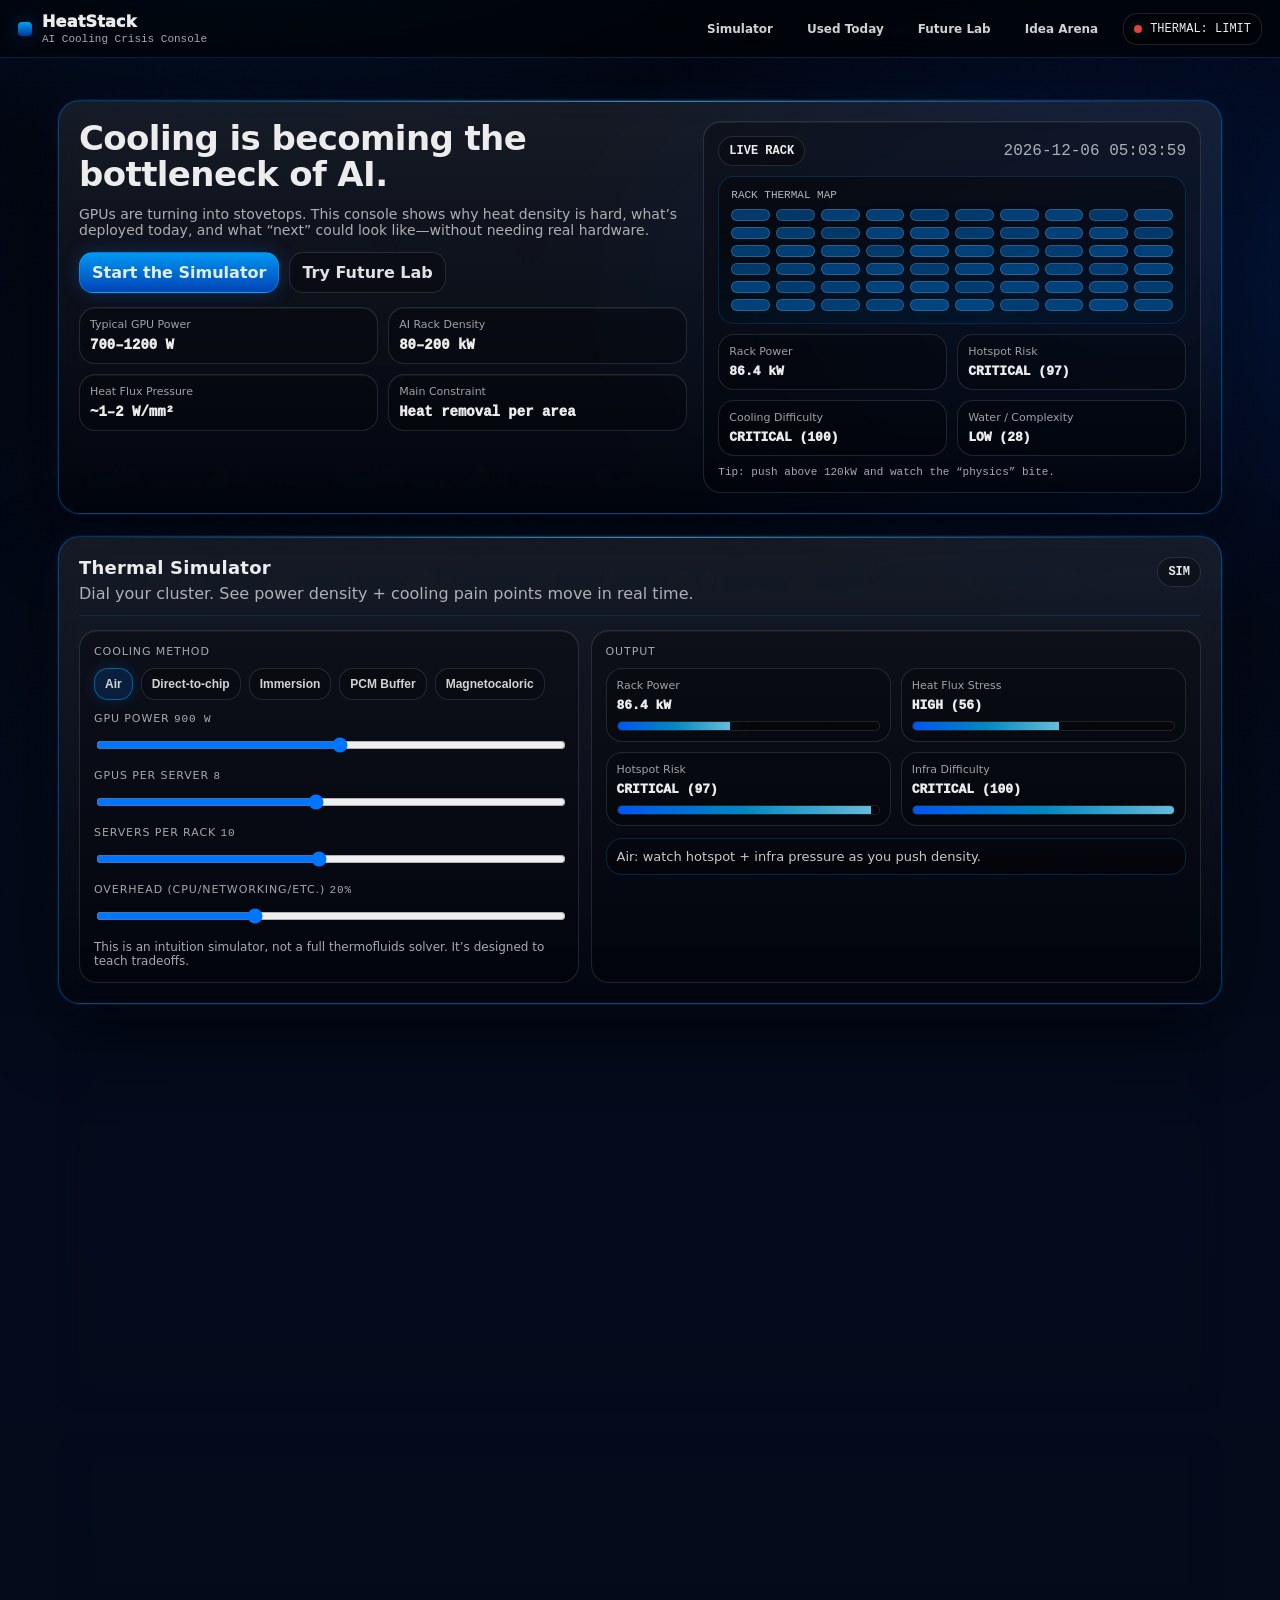
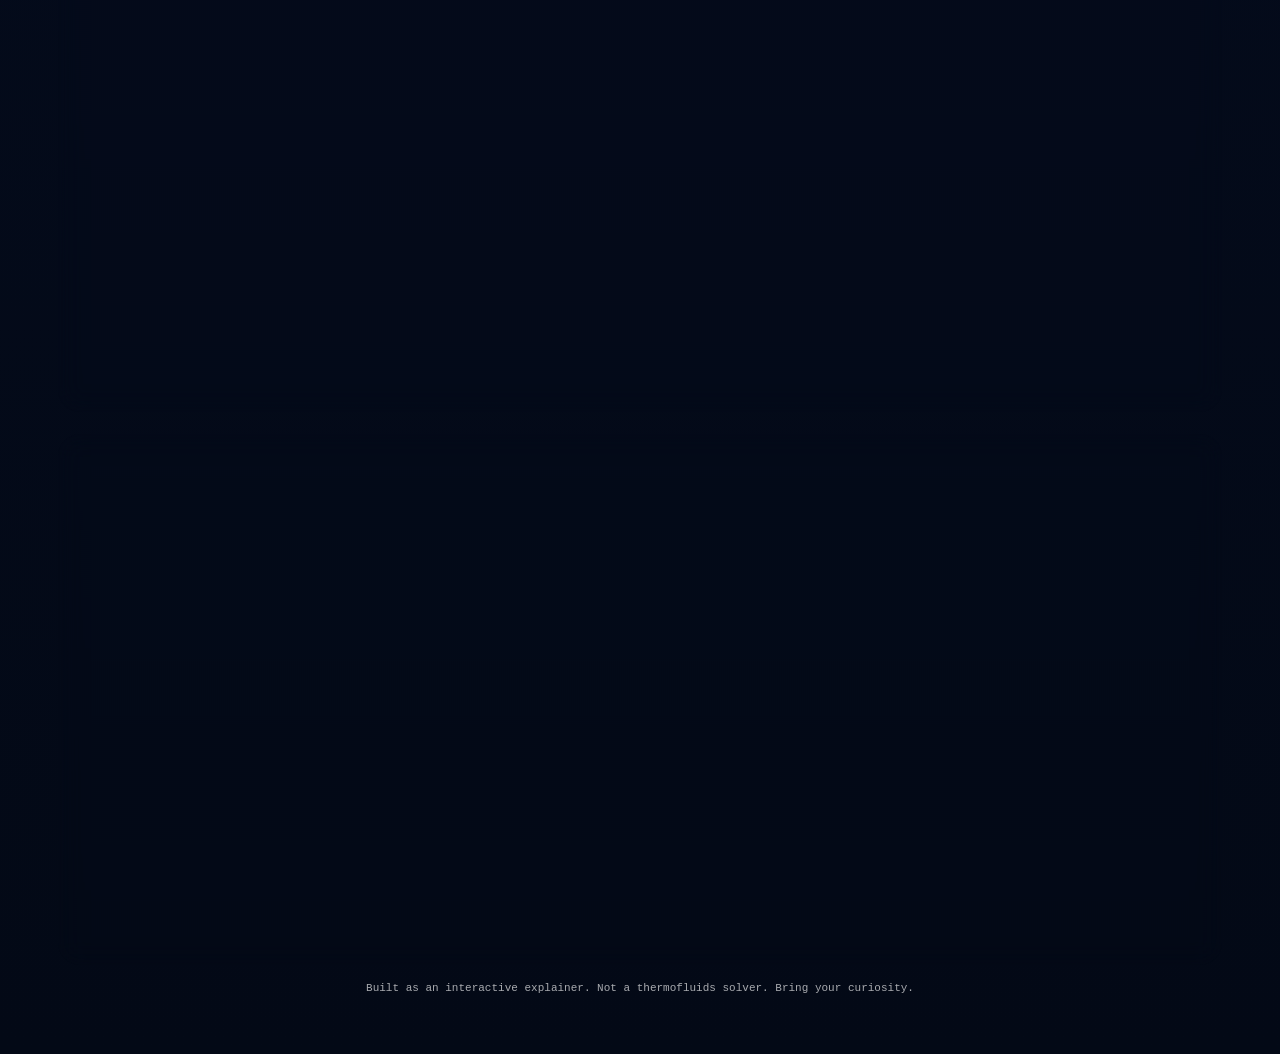
==== index.html @ 8184825e "Add files via upload" ====
<!doctype html>
<html lang="en">
<head>
  <meta charset="utf-8" />
  <meta name="viewport" content="width=device-width,initial-scale=1" />
  <title>HeatStack — AI Cooling Crisis Console</title>
  <meta name="description" content="A cinematic interactive console that explains the AI cooling crisis and explores current + future solutions." />
  <link rel="stylesheet" href="./styles.css" />
</head>

<body>
  <div class="noise"></div>
  <div class="scanlines"></div>

  <header class="topbar">
    <div class="brand">
      <div class="logoMark"></div>
      <div>
        <div class="brandName">HeatStack</div>
        <div class="brandSub mono">AI Cooling Crisis Console</div>
      </div>
    </div>

    <nav class="nav">
      <a href="#sim">Simulator</a>
      <a href="#now">Used Today</a>
      <a href="#future">Future Lab</a>
      <a href="#arena">Idea Arena</a>
    </nav>

    <div class="status mono">
      <span class="dot"></span>
      <span id="statusText">THERMAL: NOMINAL</span>
    </div>
  </header>

  <main class="wrap">
    <!-- HERO / DASH -->
    <section class="card hero" id="top">
      <div class="heroGrid">
        <div>
          <h1>Cooling is becoming the bottleneck of AI.</h1>
          <p class="muted">
            GPUs are turning into stovetops. This console shows why heat density is hard, what’s deployed today,
            and what “next” could look like—without needing real hardware.
          </p>

          <div class="heroCTA">
            <a class="btn primary" href="#sim">Start the Simulator</a>
            <a class="btn ghost" href="#future">Try Future Lab</a>
          </div>

          <div class="metrics">
            <div class="metric">
              <div class="k">Typical GPU Power</div>
              <div class="v mono" id="mGpuW">700–1200 W</div>
            </div>
            <div class="metric">
              <div class="k">AI Rack Density</div>
              <div class="v mono" id="mRackKw">80–200 kW</div>
            </div>
            <div class="metric">
              <div class="k">Heat Flux Pressure</div>
              <div class="v mono" id="mFlux">~1–2 W/mm²</div>
            </div>
            <div class="metric">
              <div class="k">Main Constraint</div>
              <div class="v mono">Heat removal per area</div>
            </div>
          </div>
        </div>

        <div class="hud">
          <div class="hudTop">
            <div class="pill mono">LIVE RACK</div>
            <div class="mono muted" id="hudClock">—</div>
          </div>

          <div class="rackViz">
            <div class="rack">
              <div class="rackGlow" id="rackGlow"></div>
              <div class="rackLabel mono">RACK THERMAL MAP</div>
              <div class="rackRows" id="rackRows"></div>
            </div>

            <div class="hudReadouts">
              <div class="readout">
                <div class="k">Rack Power</div>
                <div class="v mono" id="rRackPower">—</div>
              </div>
              <div class="readout">
                <div class="k">Hotspot Risk</div>
                <div class="v mono" id="rHotspot">—</div>
              </div>
              <div class="readout">
                <div class="k">Cooling Difficulty</div>
                <div class="v mono" id="rDifficulty">—</div>
              </div>
              <div class="readout">
                <div class="k">Water / Complexity</div>
                <div class="v mono" id="rWater">—</div>
              </div>
            </div>
          </div>

          <div class="hudFooter mono muted">
            Tip: push above 120kW and watch the “physics” bite.
          </div>
        </div>
      </div>
    </section>

    <!-- SIMULATOR -->
    <section class="card" id="sim">
      <div class="cardHead">
        <div>
          <h2>Thermal Simulator</h2>
          <p class="muted">Dial your cluster. See power density + cooling pain points move in real time.</p>
        </div>
        <div class="pill mono" id="simMode">SIM</div>
      </div>

      <div class="simGrid">
        <div class="panel">
          <div class="label">Cooling Method</div>
          <div class="seg" id="coolingSeg">
            <button data-cool="air" class="on">Air</button>
            <button data-cool="dtc">Direct-to-chip</button>
            <button data-cool="imm">Immersion</button>
            <button data-cool="pcm">PCM Buffer</button>
            <button data-cool="mag">Magnetocaloric</button>
          </div>

          <div class="control">
            <div class="row">
              <div class="label">GPU power <span class="mono muted" id="gpuWLabel">900 W</span></div>
              <input id="gpuW" type="range" min="250" max="1500" step="10" value="900" />
            </div>

            <div class="row">
              <div class="label">GPUs per server <span class="mono muted" id="gpusPerLabel">8</span></div>
              <input id="gpusPer" type="range" min="1" max="16" step="1" value="8" />
            </div>

            <div class="row">
              <div class="label">Servers per rack <span class="mono muted" id="srvPerLabel">10</span></div>
              <input id="srvPer" type="range" min="1" max="20" step="1" value="10" />
            </div>

            <div class="row">
              <div class="label">Overhead (CPU/Networking/etc.) <span class="mono muted" id="ovhLabel">20%</span></div>
              <input id="ovh" type="range" min="0" max="60" step="1" value="20" />
            </div>
          </div>

          <div class="miniNote muted">
            This is an intuition simulator, not a full thermofluids solver. It’s designed to teach tradeoffs.
          </div>
        </div>

        <div class="panel">
          <div class="label">Output</div>

          <div class="gauges">
            <div class="gauge">
              <div class="k">Rack Power</div>
              <div class="v mono" id="oRackKw">—</div>
              <div class="bar"><div class="fill" id="bRack"></div></div>
            </div>

            <div class="gauge">
              <div class="k">Heat Flux Stress</div>
              <div class="v mono" id="oFlux">—</div>
              <div class="bar"><div class="fill" id="bFlux"></div></div>
            </div>

            <div class="gauge">
              <div class="k">Hotspot Risk</div>
              <div class="v mono" id="oHot">—</div>
              <div class="bar"><div class="fill" id="bHot"></div></div>
            </div>

            <div class="gauge">
              <div class="k">Infra Difficulty</div>
              <div class="v mono" id="oDiff">—</div>
              <div class="bar"><div class="fill" id="bDiff"></div></div>
            </div>
          </div>

          <div class="callout" id="simCallout">
            Increase density to see why air fails first.
          </div>
        </div>
      </div>
    </section>

    <!-- USED TODAY -->
    <section class="card" id="now">
      <div class="cardHead">
        <div>
          <h2>Cooling Methods Used Today</h2>
          <p class="muted">Click a card for the “how it works” + where it fits.</p>
        </div>
        <div class="pill mono">DEPLOYED</div>
      </div>

      <div class="cards" id="nowCards"></div>
      <div class="drawer" id="drawer" aria-hidden="true">
        <div class="drawerInner">
          <div class="drawerTop">
            <div>
              <div class="drawerTitle" id="dTitle">—</div>
              <div class="drawerSub muted" id="dSub">—</div>
            </div>
            <button class="btn ghost" id="dClose" type="button">Close</button>
          </div>
          <div class="drawerBody" id="dBody"></div>
        </div>
      </div>
    </section>

    <!-- FUTURE LAB -->
    <section class="card" id="future">
      <div class="cardHead">
        <div>
          <h2>Future Lab</h2>
          <p class="muted">Prototype the “next” ideas visually: buffering, scheduling, exotic cooling.</p>
        </div>
        <div class="pill mono">R&D</div>
      </div>

      <div class="futureGrid">
        <div class="panel">
          <div class="label">Pick a concept</div>
          <div class="list" id="futureList"></div>
        </div>

        <div class="panel">
          <div class="label">Mini Simulation</div>
          <canvas id="labCanvas" width="900" height="420"></canvas>
          <div class="labControls">
            <div class="chip mono">Load: <span id="labLoad">65%</span></div>
            <input id="labLoadSlider" type="range" min="0" max="100" step="1" value="65" />
            <button class="btn primary" id="labRun" type="button">Run</button>
            <button class="btn ghost" id="labReset" type="button">Reset</button>
          </div>
          <div class="callout" id="labCallout">Select an idea on the left, then Run.</div>
        </div>
      </div>
    </section>

    <!-- IDEA ARENA -->
    <section class="card" id="arena">
      <div class="cardHead">
        <div>
          <h2>Idea Arena</h2>
          <p class="muted">Submit ideas, upvote, and build a public “cooling playbook”.</p>
        </div>
        <div class="pill mono" id="arenaMode">LOCAL</div>
      </div>

      <div class="arenaGrid">
        <div class="panel">
          <div class="label">Submit a concept</div>
          <textarea id="ideaText" rows="4" placeholder="Your idea: what it is, why it helps, and what tradeoff it introduces..."></textarea>

          <div class="row2">
            <input id="ideaName" placeholder="Name (optional)" />
            <button class="btn primary" id="ideaSend" type="button">Submit</button>
          </div>

          <div class="muted" id="ideaMsg" style="margin-top:10px"></div>

          <div class="miniNote muted">
            Default is local-only (no backend). You can enable Firebase later to make it public.
          </div>

          <details class="miniNote">
            <summary class="muted">Enable Firebase (optional)</summary>
            <p class="muted" style="margin-top:10px">
              If you want public submissions + voting, paste Firebase config inside <span class="mono">app.js</span> where indicated,
              then add Firebase scripts before <span class="mono">app.js</span> in <span class="mono">index.html</span>.
              I’ll guide you when you’re ready.
            </p>
          </details>
        </div>

        <div class="panel">
          <div class="label">Top Ideas</div>
          <div class="arenaTools">
            <button class="btn ghost" id="sortHot" type="button">Sort: Hot</button>
            <button class="btn ghost" id="sortNew" type="button">Sort: New</button>
            <button class="btn ghost" id="sortTop" type="button">Sort: Top</button>
          </div>
          <div class="ideas" id="ideas"></div>
        </div>
      </div>
    </section>

    <footer class="foot mono muted">
      Built as an interactive explainer. Not a thermofluids solver. Bring your curiosity.
    </footer>
  </main>

  <script src="./app.js"></script>
</body>
</html>
---- styles.css ----
:root{
  --bg0:#020611;
  --bg1:#040b1c;
  --panel: rgba(0,0,0,.34);
  --panel2: rgba(255,255,255,.06);
  --text: rgba(255,255,255,.92);
  --muted: rgba(255,255,255,.66);
  --line: rgba(0,150,255,.35);
  --line2: rgba(255,255,255,.12);
  --glow: rgba(0,140,255,.15);
  --shadow: 0 20px 70px rgba(0,0,0,.65);
}

*{ box-sizing:border-box; }
html{ scroll-behavior:smooth; }
body{
  margin:0;
  color:var(--text);
  font-family: ui-sans-serif, system-ui, -apple-system, Segoe UI, Roboto, Arial;
  background:
    radial-gradient(1200px 700px at 20% -10%, rgba(0,130,255,.22), transparent 60%),
    radial-gradient(1000px 600px at 90% 10%, rgba(0,60,180,.22), transparent 60%),
    radial-gradient(900px 650px at 50% 120%, rgba(0,30,90,.35), transparent 70%),
    linear-gradient(180deg, var(--bg0) 0%, var(--bg1) 45%, #030916 100%);
  overflow-x:hidden;
}

.noise{
  position:fixed; inset:0;
  background-image:url("data:image/svg+xml,%3Csvg xmlns='http://www.w3.org/2000/svg' width='260' height='260'%3E%3Cfilter id='n'%3E%3CfeTurbulence type='fractalNoise' baseFrequency='.8' numOctaves='3' stitchTiles='stitch'/%3E%3C/filter%3E%3Crect width='260' height='260' filter='url(%23n)' opacity='.25'/%3E%3C/svg%3E");
  opacity:.055;
  mix-blend-mode:overlay;
  pointer-events:none;
  z-index:1;
}
.scanlines{
  position:fixed; inset:0;
  background: repeating-linear-gradient(
    0deg,
    rgba(255,255,255,.03) 0px,
    rgba(255,255,255,.03) 1px,
    transparent 2px,
    transparent 6px
  );
  opacity:.18;
  pointer-events:none;
  z-index:2;
}

.mono{ font-family: ui-monospace, SFMono-Regular, Menlo, Monaco, Consolas, "Liberation Mono", monospace; }
.muted{ color:var(--muted); }

.wrap{ max-width:1200px; margin:0 auto; padding:20px 18px 60px; position:relative; z-index:3; }

.topbar{
  position:sticky; top:0;
  z-index:10;
  display:flex;
  align-items:center;
  gap:14px;
  padding:12px 18px;
  background: rgba(0,0,0,.55);
  border-bottom:1px solid rgba(0,150,255,.22);
  backdrop-filter: blur(14px);
}
.brand{ display:flex; align-items:center; gap:10px; }
.logoMark{
  width:14px; height:14px; border-radius:4px;
  background: linear-gradient(180deg, rgba(0,180,255,.9), rgba(0,60,180,.9));
  box-shadow: 0 0 22px rgba(0,120,255,.35);
}
.brandName{ font-weight:950; letter-spacing:.2px; }
.brandSub{ font-size:11px; margin-top:2px; color:rgba(255,255,255,.65); }

.nav{ margin-left:auto; display:flex; gap:12px; }
.nav a{
  color:rgba(255,255,255,.82);
  text-decoration:none;
  font-weight:800;
  font-size:12px;
  padding:8px 10px;
  border-radius:12px;
  border:1px solid transparent;
}
.nav a:hover{
  border-color: rgba(0,150,255,.35);
  background: rgba(255,255,255,.05);
}

.status{
  display:flex; align-items:center; gap:8px;
  padding:8px 10px;
  border:1px solid rgba(255,255,255,.12);
  border-radius:14px;
  background: rgba(0,0,0,.35);
  font-size:12px;
}
.dot{
  width:8px; height:8px; border-radius:99px;
  background: rgba(0,255,170,.85);
  box-shadow: 0 0 10px rgba(0,255,170,.25);
}

.card{
  margin-top:22px;
  border-radius:22px;
  padding:20px;
  border:1px solid rgba(0,150,255,.35);
  background: linear-gradient(180deg, rgba(255,255,255,.08), rgba(0,0,0,.35));
  box-shadow: 0 0 0 1px rgba(0,120,255,.12), var(--shadow), 0 0 40px rgba(0,120,255,.08);
  backdrop-filter: blur(12px);
  position:relative;
  overflow:hidden;
}
.card::before{
  content:"";
  position:absolute; left:0; right:0; top:0; height:1px;
  background: linear-gradient(90deg, transparent, rgba(120,220,255,.85), transparent);
  opacity:.65;
}
.card:hover{
  box-shadow: 0 0 0 1px rgba(0,180,255,.25), 0 25px 85px rgba(0,0,0,.72), 0 0 55px rgba(0,160,255,.12);
}

.cardHead{ display:flex; justify-content:space-between; align-items:flex-start; gap:12px;
  padding-bottom:12px; border-bottom:1px solid rgba(0,150,255,.18); margin-bottom:14px;
}
.cardHead h2{ margin:0; font-size:18px; letter-spacing:.2px; }
.cardHead p{ margin:6px 0 0; }

.pill{
  padding:7px 10px;
  border-radius:999px;
  border:1px solid rgba(255,255,255,.12);
  background: rgba(0,0,0,.30);
  font-size:12px;
  font-weight:800;
  white-space:nowrap;
}

.hero h1{ margin:0; font-size:34px; line-height:1.05; letter-spacing:-.6px; }
.hero p{ font-size:14px; max-width:640px; }

.heroGrid{ display:grid; grid-template-columns: 1.1fr .9fr; gap:16px; align-items:stretch; }
.heroCTA{ display:flex; gap:10px; margin-top:14px; flex-wrap:wrap; }

.btn{
  border:1px solid rgba(255,255,255,.12);
  background: rgba(0,0,0,.25);
  color: rgba(255,255,255,.88);
  padding:10px 12px;
  border-radius:14px;
  font-weight:900;
  text-decoration:none;
  display:inline-flex;
  gap:10px;
  align-items:center;
  cursor:pointer;
}
.btn:hover{ background: rgba(255,255,255,.06); border-color: rgba(0,150,255,.28); }
.btn.primary{
  background: linear-gradient(180deg, rgba(0,160,255,.95), rgba(0,70,190,.95));
  border-color: rgba(0,180,255,.45);
  box-shadow: 0 0 18px rgba(0,120,255,.25);
}
.btn.primary:hover{ filter: brightness(1.06); }
.btn.ghost{ background: rgba(0,0,0,.25); }

.metrics{ margin-top:14px; display:grid; grid-template-columns: repeat(2, 1fr); gap:10px; }
.metric{
  border:1px solid rgba(255,255,255,.12);
  background: rgba(0,0,0,.25);
  border-radius:16px;
  padding:10px;
  box-shadow: inset 0 1px 0 rgba(255,255,255,.06);
}
.metric .k{ color:rgba(255,255,255,.62); font-size:11px; margin-bottom:6px; }
.metric .v{ font-size:14px; font-weight:950; }

.hud{
  border:1px solid rgba(255,255,255,.12);
  background: rgba(0,0,0,.28);
  border-radius:18px;
  padding:14px;
  box-shadow: inset 0 1px 0 rgba(255,255,255,.06);
}
.hudTop{ display:flex; justify-content:space-between; align-items:center; }
.hudFooter{ margin-top:10px; font-size:11px; }

.rackViz{ margin-top:10px; display:grid; grid-template-columns: 1fr; gap:10px; }
.rack{
  position:relative;
  border-radius:16px;
  border:1px solid rgba(0,150,255,.22);
  background: rgba(0,0,0,.35);
  padding:12px;
  overflow:hidden;
}
.rackLabel{ font-size:11px; color:rgba(255,255,255,.70); margin-bottom:8px; }
.rackRows{ display:grid; grid-template-columns: repeat(10, 1fr); gap:6px; }
.cell{
  height:12px;
  border-radius:6px;
  border:1px solid rgba(255,255,255,.10);
  background: rgba(255,255,255,.06);
}
.rackGlow{
  position:absolute; inset:-40px;
  background: radial-gradient(700px 260px at 50% 110%, rgba(0,140,255,.16), transparent 65%);
  pointer-events:none;
  opacity:.9;
}

.hudReadouts{ display:grid; grid-template-columns: repeat(2, 1fr); gap:10px; }
.readout{
  border:1px solid rgba(255,255,255,.12);
  background: rgba(0,0,0,.25);
  border-radius:16px;
  padding:10px;
}
.readout .k{ font-size:11px; color:rgba(255,255,255,.62); margin-bottom:6px; }
.readout .v{ font-size:13px; font-weight:950; }

.simGrid{ display:grid; grid-template-columns: .9fr 1.1fr; gap:12px; }
.panel{
  border:1px solid rgba(255,255,255,.12);
  background: rgba(0,0,0,.28);
  border-radius:18px;
  padding:14px;
  box-shadow: inset 0 1px 0 rgba(255,255,255,.06);
}
.label{ font-size:11px; letter-spacing:.9px; text-transform:uppercase; color:rgba(255,255,255,.64); margin-bottom:10px; }

.seg{ display:flex; flex-wrap:wrap; gap:8px; }
.seg button{
  border:1px solid rgba(255,255,255,.12);
  background: rgba(0,0,0,.22);
  color: rgba(255,255,255,.82);
  padding:8px 10px;
  border-radius:14px;
  cursor:pointer;
  font-weight:900;
  font-size:12px;
}
.seg button.on{
  border-color: rgba(0,180,255,.45);
  background: rgba(0,120,255,.16);
  box-shadow: 0 0 14px rgba(0,120,255,.20);
}
.control .row{ margin-top:12px; }
.control input[type="range"]{ width:100%; }

.miniNote{ margin-top:12px; font-size:12px; }

.gauges{ display:grid; grid-template-columns: 1fr 1fr; gap:10px; }
.gauge{
  border:1px solid rgba(255,255,255,.12);
  background: rgba(0,0,0,.25);
  border-radius:16px;
  padding:10px;
}
.gauge .k{ font-size:11px; color:rgba(255,255,255,.62); margin-bottom:6px; }
.gauge .v{ font-size:13px; font-weight:950; }
.bar{
  margin-top:8px;
  height:10px;
  border-radius:99px;
  border:1px solid rgba(255,255,255,.12);
  background: rgba(0,0,0,.30);
  overflow:hidden;
}
.fill{
  height:100%;
  width:0%;
  background: linear-gradient(90deg, rgba(0,90,255,.95), rgba(0,180,255,.75), rgba(120,220,255,.85));
  box-shadow: 0 0 18px rgba(0,120,255,.25);
  transition: width .15s ease;
}
.callout{
  margin-top:12px;
  border:1px solid rgba(0,150,255,.22);
  background: rgba(0,0,0,.26);
  border-radius:16px;
  padding:10px;
  color: rgba(255,255,255,.78);
  font-size:13px;
}

.cards{ display:grid; grid-template-columns: repeat(3, 1fr); gap:12px; }
.cardMini{
  border:1px solid rgba(255,255,255,.12);
  background: rgba(0,0,0,.25);
  border-radius:18px;
  padding:14px;
  cursor:pointer;
  transition: transform .16s ease, border-color .16s ease;
}
.cardMini:hover{ transform: translateY(-2px); border-color: rgba(0,150,255,.30); }
.cardMini .t{ font-weight:950; margin-bottom:6px; }
.cardMini .s{ font-size:12px; color:rgba(255,255,255,.66); }
.tags{ margin-top:10px; display:flex; gap:8px; flex-wrap:wrap; }
.tag{
  font-size:11px;
  padding:6px 8px;
  border-radius:999px;
  border:1px solid rgba(255,255,255,.12);
  background: rgba(0,0,0,.24);
  color: rgba(255,255,255,.78);
}

.drawer{
  position:fixed; inset:0;
  background: rgba(0,0,0,.55);
  display:none;
  align-items:flex-end;
  justify-content:center;
  z-index:30;
  padding:14px;
}
.drawer.show{ display:flex; }
.drawerInner{
  width:min(980px, 100%);
  border:1px solid rgba(0,150,255,.25);
  border-radius:18px;
  background: rgba(0,0,0,.62);
  backdrop-filter: blur(16px);
  box-shadow: 0 40px 120px rgba(0,0,0,.8);
  overflow:hidden;
}
.drawerTop{
  display:flex; justify-content:space-between; align-items:flex-start; gap:12px;
  padding:14px;
  border-bottom:1px solid rgba(255,255,255,.10);
}
.drawerTitle{ font-weight:950; font-size:18px; }
.drawerBody{ padding:14px; color: rgba(255,255,255,.82); line-height:1.5; }
.drawerBody ul{ margin:10px 0 0 18px; color: rgba(255,255,255,.78); }

.futureGrid{ display:grid; grid-template-columns: .75fr 1.25fr; gap:12px; }
.list{ display:flex; flex-direction:column; gap:10px; }
.item{
  border:1px solid rgba(255,255,255,.12);
  background: rgba(0,0,0,.25);
  border-radius:16px;
  padding:12px;
  cursor:pointer;
}
.item.on{ border-color: rgba(0,180,255,.35); background: rgba(0,120,255,.12); }
.item .t{ font-weight:950; margin-bottom:6px; }
.item .s{ color: rgba(255,255,255,.66); font-size:12px; }

#labCanvas{
  width:100%;
  height:auto;
  border-radius:16px;
  border:1px solid rgba(255,255,255,.12);
  background: rgba(0,0,0,.30);
}
.labControls{
  margin-top:10px;
  display:flex;
  gap:10px;
  align-items:center;
  flex-wrap:wrap;
}
.chip{
  padding:8px 10px;
  border-radius:999px;
  border:1px solid rgba(255,255,255,.12);
  background: rgba(0,0,0,.25);
  font-weight:900;
  font-size:12px;
}

.arenaGrid{ display:grid; grid-template-columns: .9fr 1.1fr; gap:12px; }
textarea{
  width:100%;
  resize: vertical;
  min-height: 110px;
  padding:12px;
  border-radius:14px;
  border:1px solid rgba(255,255,255,.14);
  background: rgba(0,0,0,.55);
  color: rgba(255,255,255,.92);
  font-size:14px;
}
.row2{ display:flex; gap:10px; margin-top:10px; flex-wrap:wrap; align-items:center; }
.row2 input{
  flex:1; min-width: 180px;
  padding:10px 12px;
  border-radius:12px;
  border:1px solid rgba(255,255,255,.14);
  background: rgba(0,0,0,.55);
  color: rgba(255,255,255,.92);
}
.arenaTools{ display:flex; gap:10px; flex-wrap:wrap; margin-bottom:10px; }

.ideas{ display:flex; flex-direction:column; gap:10px; }
.idea{
  border:1px solid rgba(255,255,255,.12);
  background: rgba(0,0,0,.25);
  border-radius:16px;
  padding:12px;
}
.ideaTop{ display:flex; justify-content:space-between; gap:10px; align-items:flex-start; }
.ideaTitle{ font-weight:950; }
.ideaMeta{ font-size:11px; color: rgba(255,255,255,.62); margin-top:4px; }
.ideaText{ margin-top:10px; color: rgba(255,255,255,.80); line-height:1.45; }
.ideaBtns{ margin-top:10px; display:flex; gap:10px; flex-wrap:wrap; }

.foot{ margin-top:18px; text-align:center; font-size:11px; }

@media (max-width: 980px){
  .heroGrid, .simGrid, .futureGrid, .arenaGrid{ grid-template-columns: 1fr; }
  .cards{ grid-template-columns: 1fr; }
}
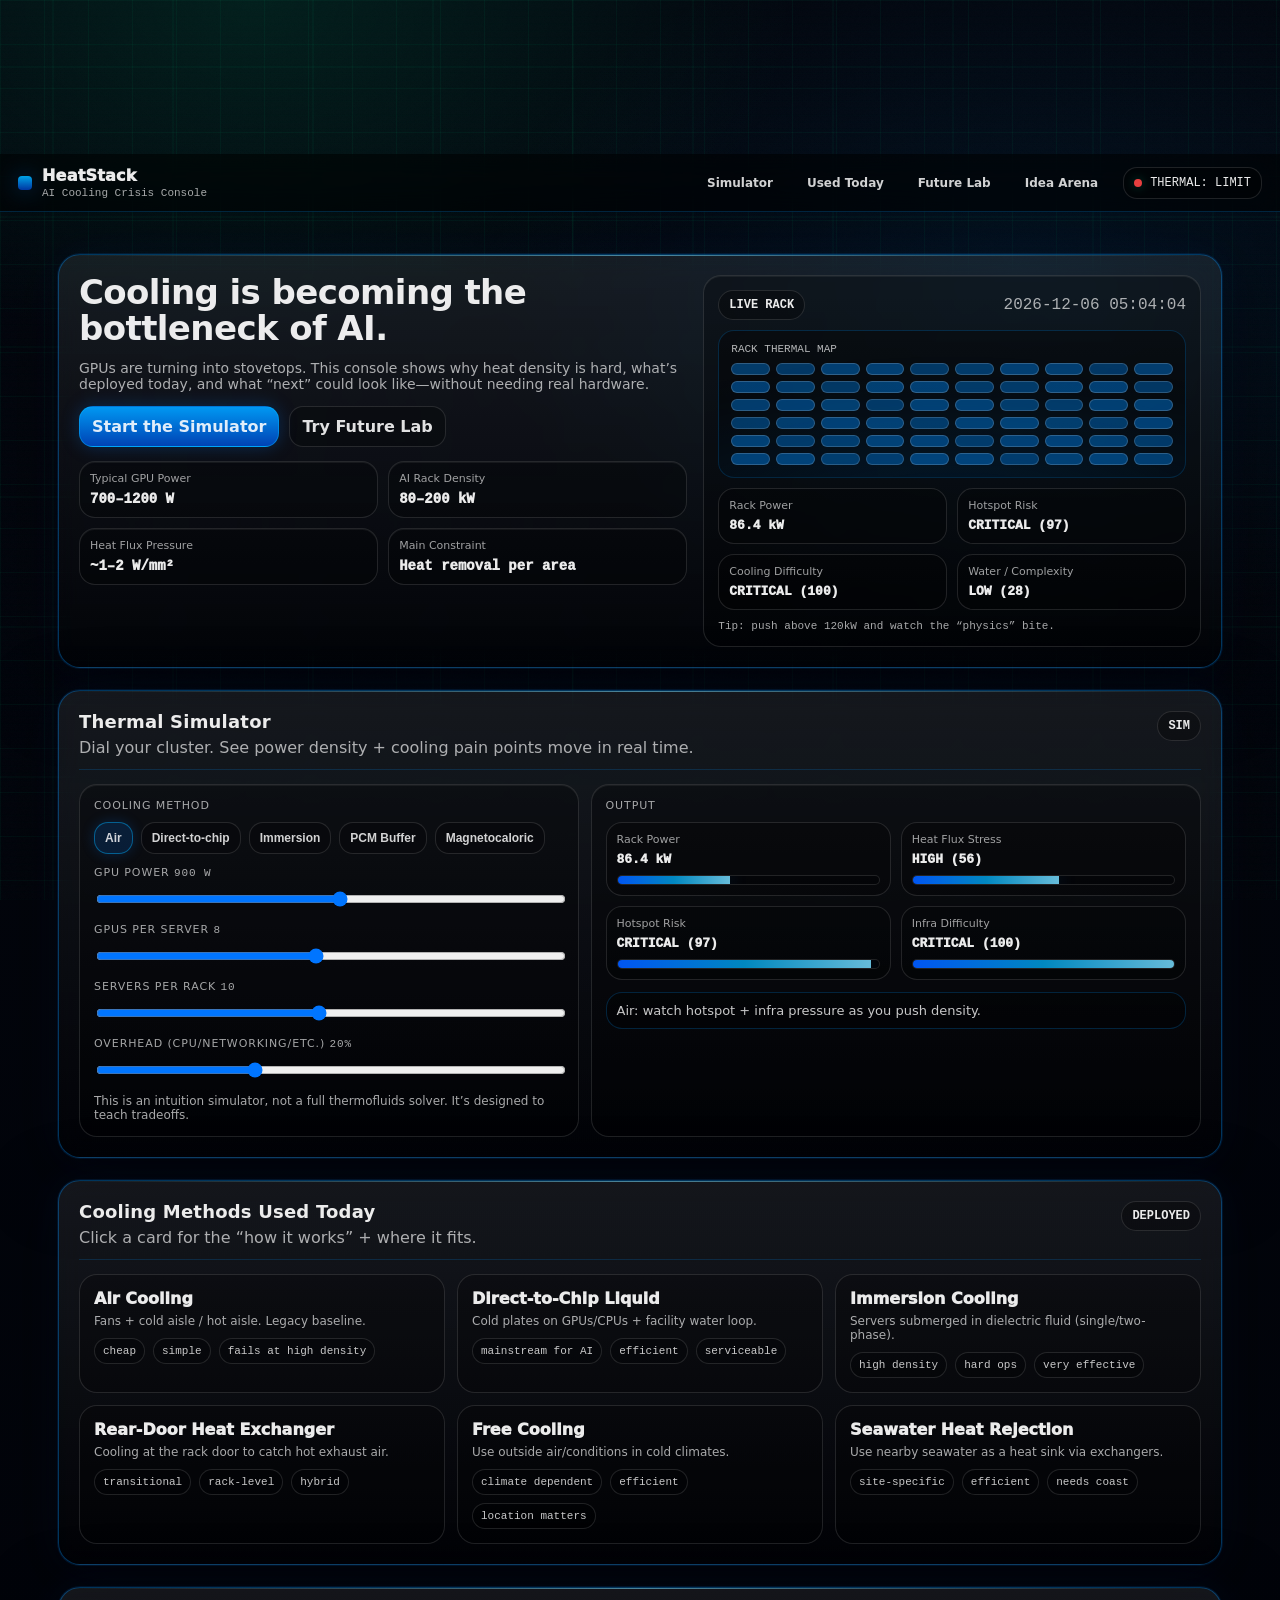
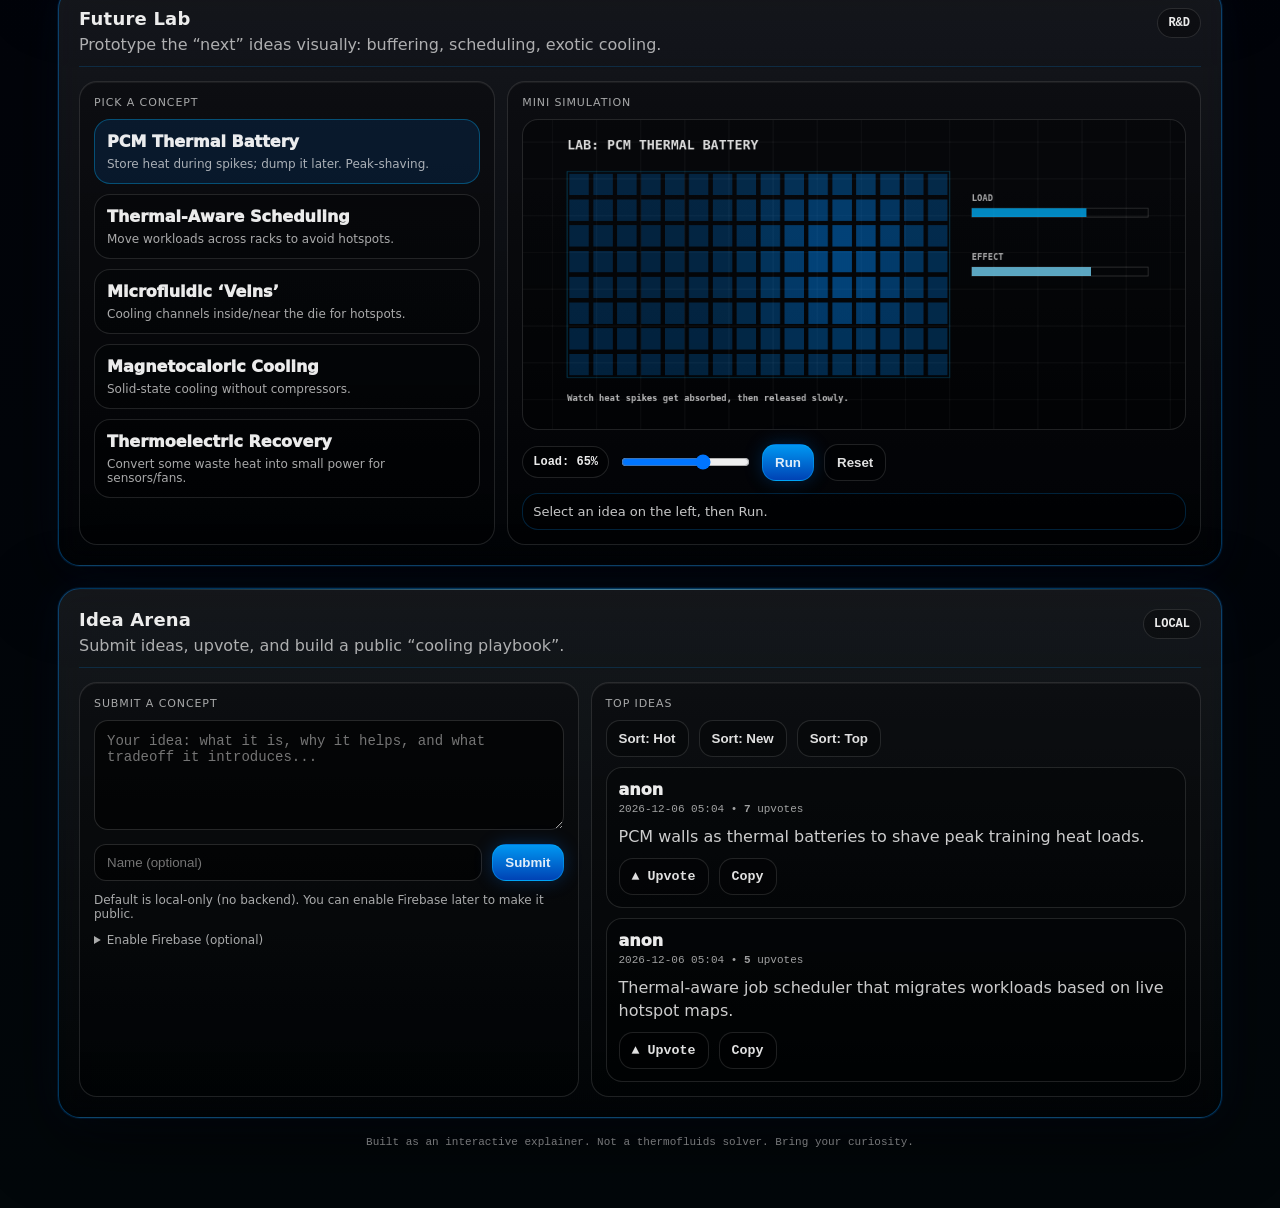
==== commit 0c56a5ad: "Fix HTML structure and add new elements" ====
--- a/index.html
+++ b/index.html
@@ -11,7 +11,8 @@
 <body>
   <div class="noise"></div>
   <div class="scanlines"></div>
-
+<div class="circuits"></div>
+  <canvas id="codeRain"></canvas>
   <header class="topbar">
     <div class="brand">
       <div class="logoMark"></div>
@@ -304,4 +305,5 @@
 
   <script src="./app.js"></script>
 </body>
-</html>+
+</html>
--- a/styles.css
+++ b/styles.css
@@ -17,34 +17,80 @@
   margin:0;
   color:var(--text);
   font-family: ui-sans-serif, system-ui, -apple-system, Segoe UI, Roboto, Arial;
+  overflow-x:hidden;
+
+  /* Base darkness */
   background:
-    radial-gradient(1200px 700px at 20% -10%, rgba(0,130,255,.22), transparent 60%),
-    radial-gradient(1000px 600px at 90% 10%, rgba(0,60,180,.22), transparent 60%),
-    radial-gradient(900px 650px at 50% 120%, rgba(0,30,90,.35), transparent 70%),
-    linear-gradient(180deg, var(--bg0) 0%, var(--bg1) 45%, #030916 100%);
-  overflow-x:hidden;
-}
-
+    radial-gradient(900px 600px at 20% 0%, rgba(0,255,160,.10), transparent 60%),
+    radial-gradient(900px 600px at 80% 10%, rgba(0,160,255,.08), transparent 60%),
+    linear-gradient(180deg, #03060e 0%, #02040a 60%, #02070a 100%);
+}
+
+/* Layer 1: subtle film grain */
 .noise{
   position:fixed; inset:0;
-  background-image:url("data:image/svg+xml,%3Csvg xmlns='http://www.w3.org/2000/svg' width='260' height='260'%3E%3Cfilter id='n'%3E%3CfeTurbulence type='fractalNoise' baseFrequency='.8' numOctaves='3' stitchTiles='stitch'/%3E%3C/filter%3E%3Crect width='260' height='260' filter='url(%23n)' opacity='.25'/%3E%3C/svg%3E");
-  opacity:.055;
+  background-image:url("data:image/svg+xml,%3Csvg xmlns='http://www.w3.org/2000/svg' width='260' height='260'%3E%3Cfilter id='n'%3E%3CfeTurbulence type='fractalNoise' baseFrequency='.85' numOctaves='3' stitchTiles='stitch'/%3E%3C/filter%3E%3Crect width='260' height='260' filter='url(%23n)' opacity='.25'/%3E%3C/svg%3E");
+  opacity:.06;
   mix-blend-mode:overlay;
   pointer-events:none;
   z-index:1;
 }
+
+/* Layer 2: scanlines */
 .scanlines{
   position:fixed; inset:0;
   background: repeating-linear-gradient(
     0deg,
-    rgba(255,255,255,.03) 0px,
-    rgba(255,255,255,.03) 1px,
+    rgba(0,255,160,.06) 0px,
+    rgba(0,255,160,.06) 1px,
     transparent 2px,
-    transparent 6px
+    transparent 7px
   );
-  opacity:.18;
+  opacity:.12;
   pointer-events:none;
   z-index:2;
+}
+
+/* Layer 3: circuit traces + moving “signal” */
+.circuits{
+  position:fixed; inset:0;
+  z-index:2;
+  pointer-events:none;
+  opacity:.65;
+
+  background:
+    /* bright signal streaks */
+    repeating-linear-gradient(90deg,
+      transparent 0px,
+      transparent 52px,
+      rgba(0,255,160,.10) 53px,
+      transparent 54px,
+      transparent 120px
+    ),
+    repeating-linear-gradient(0deg,
+      transparent 0px,
+      transparent 62px,
+      rgba(0,255,160,.10) 63px,
+      transparent 64px,
+      transparent 150px
+    ),
+    /* microchip grid */
+    linear-gradient(rgba(0,255,160,.07) 1px, transparent 1px),
+    linear-gradient(90deg, rgba(0,255,160,.07) 1px, transparent 1px);
+
+  background-size:
+    260px 260px,
+    280px 280px,
+    44px 44px,
+    44px 44px;
+
+  filter: drop-shadow(0 0 14px rgba(0,255,160,.08));
+  animation: driftCircuit 16s linear infinite;
+}
+
+@keyframes driftCircuit{
+  from{ background-position: 0 0, 0 0, 0 0, 0 0; }
+  to  { background-position: 500px 0, 0 500px, 120px 220px, 220px 120px; }
 }
 
 .mono{ font-family: ui-monospace, SFMono-Regular, Menlo, Monaco, Consolas, "Liberation Mono", monospace; }
@@ -413,4 +459,5 @@
 @media (max-width: 980px){
   .heroGrid, .simGrid, .futureGrid, .arenaGrid{ grid-template-columns: 1fr; }
   .cards{ grid-template-columns: 1fr; }
-}+
+}
